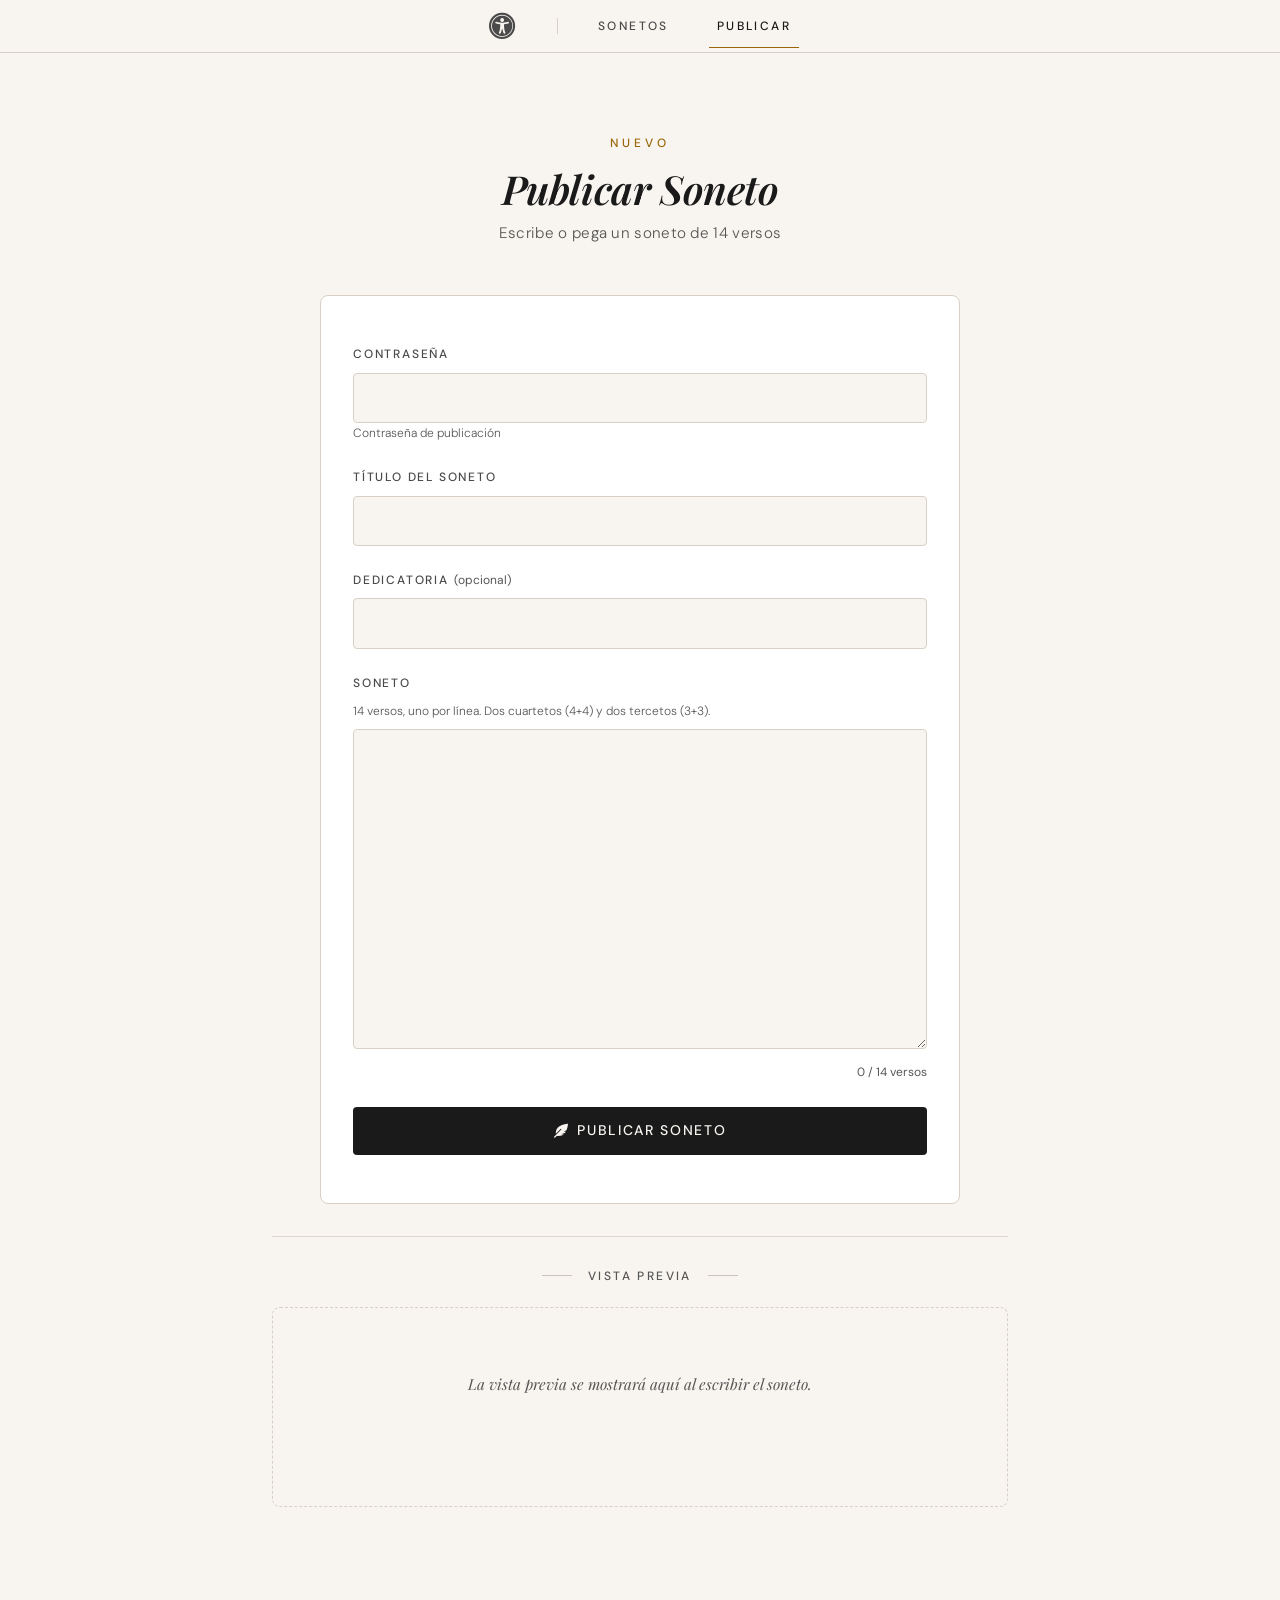
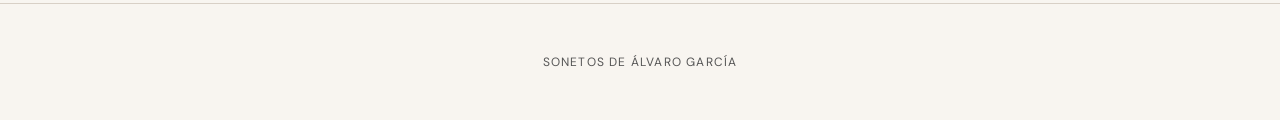
==== publish.html @ 2cb9205c "publish logic updated and logerrors to check results" ====
<!DOCTYPE html>
<html lang="es">
<head>
  <meta charset="UTF-8">
  <meta name="viewport" content="width=device-width, initial-scale=1.0">
  <title>Publicar Soneto — Álvaro García</title>
  <meta name="robots" content="noindex, nofollow">

  <!-- Prevent FOUC (Flash of Unstyled Content) by applying theme immediately -->
  <script>
    (function() {
      try {
        var saved = JSON.parse(localStorage.getItem('a11y-options'));
        var lightMode = saved && saved.lightMode;
        if (lightMode === 'light') {
          document.documentElement.style.colorScheme = 'light';
        } else if (lightMode === 'dark') {
          document.documentElement.style.colorScheme = 'dark';
        }
      } catch (e) { /* ignore */ }
    })();
  </script>

  <!-- Shared head resources (fonts, Bootstrap, FA, shared CSS) -->
  <script src="components/head.js"></script>

  <!-- Page-specific styles -->
  <link rel="stylesheet" href="styles/publish.css">
</head>
<body>
  <!-- Header (skip-link + nav) -->
  <script src="components/header.js"></script>

  <!-- Main Content -->
  <main id="main-content">
    <section class="publish-section" aria-labelledby="publish-heading">
      <div class="publish-header">
        <span class="publish-header__overline" aria-hidden="true">Nuevo</span>
        <h1 id="publish-heading" class="publish-header__title">Publicar Soneto</h1>
        <p class="publish-header__subtitle">Escribe o pega un soneto de 14 versos</p>
      </div>

      <div class="container">
        <div class="row justify-content-center">
          <div class="col-12 col-md-10 col-lg-8">
            <form id="sonnetForm" class="publish-form" novalidate>

              <!-- Password -->
              <div class="form-group">
                <label for="password">Contraseña</label>
                <input
                  type="password"
                  id="password"
                  name="password"
                  required
                  autocomplete="current-password"
                  aria-describedby="password-hint password-error"
                >
                <span class="form-hint" id="password-hint">Contraseña de publicación</span>
                <div class="form-error" id="password-error" aria-live="assertive"></div>
              </div>

              <!-- Title -->
              <div class="form-group">
                <label for="title">Título del soneto</label>
                <input
                  type="text"
                  id="title"
                  name="title"
                  required
                  maxlength="200"
                  aria-describedby="title-error"
                >
                <div class="form-error" id="title-error" aria-live="assertive"></div>
              </div>

              <!-- Dedication -->
              <div class="form-group">
                <label for="dedication">
                  Dedicatoria
                  <span class="form-hint" style="display:inline; text-transform:none; letter-spacing:0; font-weight:400;">(opcional)</span>
                </label>
                <input
                  type="text"
                  id="dedication"
                  name="dedication"
                  maxlength="200"
                >
              </div>

              <!-- Sonnet body -->
              <div class="form-group">
                <label for="sonnet">Soneto</label>
                <span class="form-hint" id="sonnet-hint">14 versos, uno por línea. Dos cuartetos (4+4) y dos tercetos (3+3).</span>
                <textarea
                  id="sonnet"
                  name="sonnet"
                  required
                  aria-describedby="sonnet-hint verse-count sonnet-error"
                ></textarea>
                <div class="verse-counter" id="verse-count" aria-live="polite">0 / 14 versos</div>
                <div class="form-error" id="sonnet-error" aria-live="assertive"></div>
              </div>

              <!-- Submit -->
              <button type="submit" class="btn-publish" id="submit-btn">
                <i class="fas fa-feather-alt" aria-hidden="true"></i>
                Publicar Soneto
              </button>

              <!-- Status -->
              <div id="form-status" class="form-status" role="status" aria-live="polite"></div>
            </form>

            <!-- Live Preview -->
            <div class="preview-section" aria-labelledby="preview-heading">
              <h2 id="preview-heading" class="preview-heading">Vista previa</h2>
              <div class="preview-card" id="preview-card" aria-live="polite">
                <p class="preview-placeholder" id="preview-placeholder">
                  La vista previa se mostrará aquí al escribir el soneto.
                </p>
              </div>
            </div>
          </div>
        </div>
      </div>
    </section>
  </main>

  <!-- Accessibility Options -->
  <script src="a11y-options.js" defer></script>

  <!-- Footer -->
  <script src="components/footer.js"></script>

  <!-- Publish Form Handler -->
  <script src="scripts/publish.js"></script>
</body>
</html>
---- styles/publish.css ----
@charset "UTF-8";
/*REM*/
/* ══════════════════════════════════════════
   PUBLISH PAGE
   ══════════════════════════════════════════ */
.publish-section {
  padding: var(--space-20) 0 var(--space-24);
}

.publish-header {
  text-align: center;
  margin-bottom: var(--space-12);
}

.publish-header__overline {
  font-family: var(--font-body);
  font-size: var(--text-xs);
  font-weight: 500;
  text-transform: uppercase;
  letter-spacing: 0.35em;
  color: var(--color-accent);
  margin-bottom: var(--space-3);
  display: block;
}

.publish-header__title {
  font-family: var(--font-display);
  font-size: var(--text-3xl);
  font-weight: 600;
  font-style: italic;
  color: var(--color-ink);
  margin: 0 0 var(--space-2);
  letter-spacing: -0.01em;
}

.publish-header__subtitle {
  font-family: var(--font-body);
  font-size: var(--text-base);
  font-weight: 300;
  color: var(--color-ink-muted);
  margin: 0;
  letter-spacing: 0.02em;
}

/* ── Form ── */
.publish-form {
  background: var(--color-surface);
  border: 0.0625rem solid var(--color-border);
  border-radius: var(--radius-lg);
  padding: var(--space-8) var(--space-6);
  max-width: 40rem;
  margin: 0 auto;
}
@media (min-width: 576px) {
  .publish-form {
    padding: var(--space-12) var(--space-8);
  }
}

.form-group {
  margin-bottom: var(--space-6);
}
.form-group label {
  display: block;
  font-family: var(--font-body);
  font-size: var(--text-xs);
  font-weight: 500;
  text-transform: uppercase;
  letter-spacing: 0.15em;
  color: var(--color-ink-secondary);
  margin-bottom: var(--space-2);
}
.form-group .form-hint {
  display: block;
  font-family: var(--font-body);
  font-size: var(--text-xs);
  font-weight: 300;
  color: var(--color-ink-muted);
  margin-bottom: var(--space-2);
}
.form-group input[type=text],
.form-group input[type=password],
.form-group textarea {
  width: 100%;
  padding: var(--space-3) var(--space-4);
  font-family: var(--font-body);
  font-size: var(--text-base);
  font-weight: 300;
  line-height: 1.6;
  color: var(--color-ink);
  background: var(--color-bg);
  border: 0.0625rem solid var(--color-border);
  border-radius: var(--radius-md);
  transition: border-color var(--duration-fast) var(--ease-out), box-shadow var(--duration-fast) var(--ease-out);
  min-height: 2.75rem;
}
.form-group input:focus,
.form-group textarea:focus {
  border-color: var(--color-accent);
  box-shadow: 0 0 0 0.1875rem var(--color-accent-subtle);
  outline: none;
}
.form-group textarea {
  min-height: 20rem;
  resize: vertical;
}
.form-group input[aria-invalid=true],
.form-group textarea[aria-invalid=true] {
  border-color: var(--color-error);
}
.form-group .form-error {
  font-family: var(--font-body);
  font-size: var(--text-xs);
  color: var(--color-error);
  margin-top: var(--space-2);
}
.form-group .form-error:empty {
  display: none;
}

/* ── Buttons ── */
.btn-publish {
  display: inline-flex;
  align-items: center;
  justify-content: center;
  gap: var(--space-2);
  width: 100%;
  min-height: 3rem;
  padding: var(--space-3) var(--space-6);
  font-family: var(--font-body);
  font-size: var(--text-sm);
  font-weight: 500;
  letter-spacing: 0.12em;
  text-transform: uppercase;
  color: var(--color-bg);
  background: var(--color-ink);
  border: none;
  border-radius: var(--radius-md);
  cursor: pointer;
  transition: background var(--duration-fast) var(--ease-out), transform var(--duration-fast) var(--ease-out);
}
.btn-publish:hover {
  background: var(--color-accent);
}
.btn-publish:active {
  transform: scale(0.98);
}
.btn-publish:disabled {
  opacity: 0.5;
  cursor: not-allowed;
  pointer-events: none;
}
.btn-publish:focus-visible {
  outline: 0.125rem solid var(--color-focus);
  outline-offset: 0.125rem;
}
@media (prefers-reduced-motion: reduce) {
  .btn-publish:active {
    transform: none;
  }
}

/* ── Status Messages ── */
.form-status {
  margin-top: var(--space-6);
  padding: var(--space-4) var(--space-6);
  border-radius: var(--radius-md);
  font-family: var(--font-body);
  font-size: var(--text-sm);
  display: none;
}
.form-status--success {
  display: block;
  background: var(--color-success-bg);
  color: var(--color-success);
  border: 0.0625rem solid var(--color-success);
}
.form-status--error {
  display: block;
  background: var(--color-error-bg);
  color: var(--color-error);
  border: 0.0625rem solid var(--color-error);
}

/* ── Preview ── */
.preview-section {
  margin-top: var(--space-8);
  padding-top: var(--space-8);
  border-top: 0.0625rem solid var(--color-border-subtle);
}

.preview-heading {
  font-family: var(--font-body);
  font-size: var(--text-xs);
  font-weight: 500;
  text-transform: uppercase;
  letter-spacing: 0.2em;
  color: var(--color-ink-muted);
  text-align: center;
  margin-bottom: var(--space-6);
  display: flex;
  align-items: center;
  justify-content: center;
  gap: var(--space-4);
}
.preview-heading::before, .preview-heading::after {
  content: "";
  width: 1.875rem;
  height: 0.0625rem;
  background: var(--color-divider);
}

.preview-card {
  background: var(--color-bg);
  border: 0.0625rem dashed var(--color-border);
  border-radius: var(--radius-lg);
  padding: var(--space-8) var(--space-6);
  text-align: center;
  min-height: 12.5rem;
}

.preview-card__title {
  font-family: var(--font-display);
  font-size: var(--text-2xl);
  font-weight: 600;
  font-style: italic;
  color: var(--color-ink);
  margin: 0 0 var(--space-2);
}

.preview-card__dedication {
  font-family: var(--font-body);
  font-size: var(--text-sm);
  font-weight: 300;
  font-style: italic;
  color: var(--color-ink-muted);
  margin: 0 0 var(--space-4);
}

.preview-card__stanza {
  margin-bottom: var(--space-4);
  font-family: var(--font-body);
  font-size: var(--text-base);
  font-weight: 300;
  line-height: 1.95;
  color: var(--color-ink);
}
.preview-card__stanza span {
  display: block;
}

.preview-placeholder {
  color: var(--color-ink-muted);
  font-style: italic;
  font-family: var(--font-display);
  padding: var(--space-8) 0;
}

/* ── Verse counter ── */
.verse-counter {
  font-family: var(--font-body);
  font-size: var(--text-xs);
  font-weight: 400;
  text-align: right;
  margin-top: var(--space-1);
  color: var(--color-ink-muted);
  transition: color var(--duration-fast) var(--ease-out);
}
.verse-counter--valid {
  color: var(--color-success);
}
.verse-counter--invalid {
  color: var(--color-error);
}

/*# sourceMappingURL=publish.css.map */
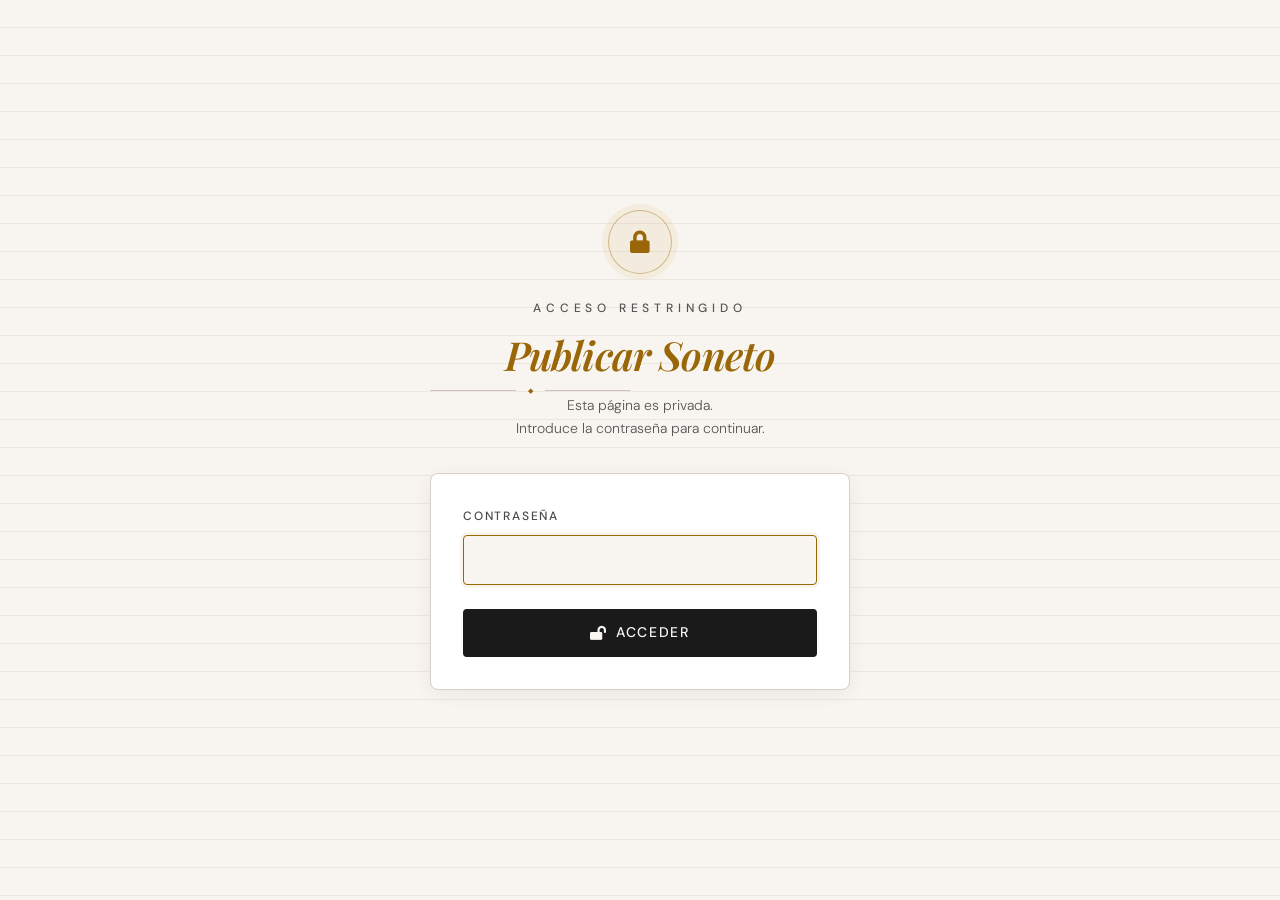
==== commit 7f9a5e0e: "password protection for publish" ====
--- a/publish.html
+++ b/publish.html
@@ -7,6 +7,7 @@
   <meta name="robots" content="noindex, nofollow">
 
   <!-- Prevent FOUC (Flash of Unstyled Content) by applying theme immediately -->
+  <!-- Also check gate auth so CSS hides the gate before first paint -->
   <script>
     (function() {
       try {
@@ -16,6 +17,12 @@
           document.documentElement.style.colorScheme = 'light';
         } else if (lightMode === 'dark') {
           document.documentElement.style.colorScheme = 'dark';
+        }
+      } catch (e) { /* ignore */ }
+      // Gate: mark authenticated sessions so CSS unlocks main before paint.
+      try {
+        if (sessionStorage.getItem('publish-auth')) {
+          document.documentElement.dataset.gateAuth = '1';
         }
       } catch (e) { /* ignore */ }
     })();
@@ -31,7 +38,38 @@
   <!-- Header (skip-link + nav) -->
   <script src="components/header.js"></script>
 
-  <!-- Main Content -->
+  <!-- Page Gate — shown until password is validated -->
+  <div id="page-gate" class="page-gate" role="dialog" aria-modal="true" aria-labelledby="gate-heading">
+    <div class="page-gate__inner">
+      <div class="page-gate__emblem" aria-hidden="true">
+        <i class="fas fa-lock"></i>
+      </div>
+      <span class="page-gate__overline" aria-hidden="true">Acceso restringido</span>
+      <h1 id="gate-heading" class="page-gate__title"><em>Publicar Soneto</em></h1>
+      <div class="page-gate__rule" aria-hidden="true"><span>◆</span></div>
+      <p class="page-gate__subtitle">Esta página es privada.<br>Introduce la contraseña para continuar.</p>
+      <form id="gateForm" class="page-gate__form" novalidate>
+        <div class="form-group">
+          <label for="gate-password">Contraseña</label>
+          <input
+            type="password"
+            id="gate-password"
+            name="gate-password"
+            required
+            autocomplete="current-password"
+            aria-describedby="gate-error"
+          >
+          <div class="form-error" id="gate-error" aria-live="assertive"></div>
+        </div>
+        <button type="submit" class="btn-publish" id="gate-submit-btn">
+          <i class="fas fa-lock-open" aria-hidden="true"></i>
+          Acceder
+        </button>
+      </form>
+    </div>
+  </div>
+
+  <!-- Main Content (hidden until gate is passed) -->
   <main id="main-content">
     <section class="publish-section" aria-labelledby="publish-heading">
       <div class="publish-header">
@@ -40,10 +78,10 @@
         <p class="publish-header__subtitle">Escribe o pega un soneto de 14 versos</p>
       </div>
 
-      <div class="container">
-        <div class="row justify-content-center">
-          <div class="col-12 col-md-10 col-lg-8">
-            <form id="sonnetForm" class="publish-form" novalidate>
+      <!-- Form + Preview (side-by-side) -->
+      <div class="publish-layout">
+        <div class="publish-layout__form-column">
+          <form id="sonnetForm" class="publish-form" novalidate>
 
               <!-- Password -->
               <div class="form-group">
@@ -111,18 +149,31 @@
               <!-- Status -->
               <div id="form-status" class="form-status" role="status" aria-live="polite"></div>
             </form>
+        </div>
 
-            <!-- Live Preview -->
-            <div class="preview-section" aria-labelledby="preview-heading">
-              <h2 id="preview-heading" class="preview-heading">Vista previa</h2>
-              <div class="preview-card" id="preview-card" aria-live="polite">
-                <p class="preview-placeholder" id="preview-placeholder">
-                  La vista previa se mostrará aquí al escribir el soneto.
-                </p>
-              </div>
+        <!-- Live Preview (beside form) -->
+        <div class="publish-layout__preview-column">
+          <div class="preview-section" aria-labelledby="preview-heading">
+            <h2 id="preview-heading" class="preview-heading">Vista previa</h2>
+            <div class="preview-card" id="preview-card" aria-live="polite">
+              <p class="preview-placeholder" id="preview-placeholder">
+                La vista previa se mostrará aquí al escribir el soneto.
+              </p>
             </div>
           </div>
         </div>
+      </div>
+
+      <!-- Sonnets List -->
+      <div class="sonnets-section container" aria-labelledby="sonnets-heading">
+        <h2 id="sonnets-heading" class="sonnets-heading">Biblioteca de Sonetos</h2>
+        <div class="sonnets-table-head" aria-hidden="true">
+          <span>Fecha</span>
+          <span>Título</span>
+          <span>Primeros versos</span>
+          <span></span>
+        </div>
+        <div id="sonnets-list" class="sonnets-list" role="status" aria-live="polite"></div>
       </div>
     </section>
   </main>
@@ -133,6 +184,12 @@
   <!-- Footer -->
   <script src="components/footer.js"></script>
 
+  <!-- Gate Handler (runs before publish form handler) -->
+  <script src="scripts/gate.js"></script>
+
+  <!-- Sonnet Manager Handler (fetch & delete) -->
+  <script src="scripts/sonnet-manager.js"></script>
+
   <!-- Publish Form Handler -->
   <script src="scripts/publish.js"></script>
 </body>
--- a/styles/publish.css
+++ b/styles/publish.css
@@ -1,10 +1,208 @@
 @charset "UTF-8";
 /*REM*/
+/* ══════════════════════════════════════════
+   PAGE GATE — password protection overlay
+   ══════════════════════════════════════════ */
+/* Main content: hidden by default; revealed when authenticated. */
+#main-content {
+  display: none;
+}
+
+:root[data-gate-auth] #main-content {
+  display: block;
+}
+
+/* Gate overlay — full-screen, above everything. */
+.page-gate {
+  position: fixed;
+  inset: 0;
+  z-index: 9999;
+  background: var(--color-bg-hero);
+  display: flex;
+  align-items: center;
+  justify-content: center;
+  padding: var(--space-8) var(--space-4);
+  /* Ruled paper texture — subtle editorial feel */
+}
+.page-gate::before {
+  content: "";
+  position: absolute;
+  inset: 0;
+  background-image: repeating-linear-gradient(to bottom, transparent 0, transparent 1.6875rem, var(--color-border-subtle) 1.6875rem, var(--color-border-subtle) 1.75rem);
+  opacity: 0.45;
+  pointer-events: none;
+}
+
+/* Hide gate once authenticated. */
+:root[data-gate-auth] .page-gate {
+  display: none;
+}
+
+.page-gate__inner {
+  position: relative;
+  width: 100%;
+  max-width: 26.25rem;
+  text-align: center;
+}
+@media (prefers-reduced-motion: no-preference) {
+  .page-gate__inner {
+    animation: gate-card-enter var(--duration-slow) var(--ease-out) both;
+  }
+}
+
+@keyframes gate-card-enter {
+  from {
+    opacity: 0;
+    transform: translateY(1.25rem);
+  }
+  to {
+    opacity: 1;
+    transform: none;
+  }
+}
+/* Lock emblem */
+.page-gate__emblem {
+  width: 4rem;
+  height: 4rem;
+  margin: 0 auto var(--space-6);
+  display: flex;
+  align-items: center;
+  justify-content: center;
+  border: 0.0625rem solid var(--color-accent-medium);
+  border-radius: 50%;
+  color: var(--color-accent);
+  font-size: var(--text-xl);
+  background: var(--color-accent-subtle);
+  box-shadow: 0 0 0 0.375rem var(--color-accent-subtle);
+}
+
+/* Overline */
+.page-gate__overline {
+  font-family: var(--font-body);
+  font-size: var(--text-xs);
+  font-weight: 500;
+  text-transform: uppercase;
+  letter-spacing: 0.4em;
+  color: var(--color-ink-muted);
+  margin-bottom: var(--space-3);
+  display: block;
+}
+
+/* Title */
+.page-gate__title {
+  font-family: var(--font-display);
+  font-size: var(--text-3xl);
+  font-weight: 600;
+  color: var(--color-ink);
+  margin: 0 0 var(--space-2);
+  letter-spacing: -0.02em;
+}
+.page-gate__title em {
+  font-style: italic;
+  color: var(--color-accent);
+}
+
+/* Decorative rule with diamond */
+.page-gate__rule {
+  display: flex;
+  align-items: center;
+  gap: var(--space-3);
+  margin: var(--space-4) auto var(--space-5);
+  max-width: 12.5rem;
+}
+.page-gate__rule::before, .page-gate__rule::after {
+  content: "";
+  flex: 1;
+  height: 0.0625rem;
+  background: var(--color-divider);
+}
+.page-gate__rule span {
+  font-size: 0.4375rem;
+  color: var(--color-accent);
+  line-height: 1;
+}
+
+/* Subtitle */
+.page-gate__subtitle {
+  font-family: var(--font-body);
+  font-size: var(--text-sm);
+  font-weight: 300;
+  color: var(--color-ink-muted);
+  margin: 0 0 var(--space-8);
+  line-height: 1.7;
+}
+
+/* Form card */
+.page-gate__form {
+  text-align: left;
+  background: var(--color-surface);
+  border: 0.0625rem solid var(--color-border);
+  border-radius: var(--radius-lg);
+  padding: var(--space-8);
+  box-shadow: var(--shadow-md);
+}
+
+/* View Transitions — gate unlock */
+#page-gate {
+  view-transition-name: gate-overlay;
+}
+
+@media (prefers-reduced-motion: no-preference) {
+  ::view-transition-old(gate-overlay) {
+    animation: gate-fade-out var(--duration-slow) var(--ease-in-out) both;
+  }
+  ::view-transition-new(gate-overlay) {
+    display: none;
+  }
+  @keyframes gate-fade-out {
+    from {
+      opacity: 1;
+      transform: scale(1);
+    }
+    to {
+      opacity: 0;
+      transform: scale(1.015);
+    }
+  }
+}
 /* ══════════════════════════════════════════
    PUBLISH PAGE
    ══════════════════════════════════════════ */
 .publish-section {
   padding: var(--space-20) 0 var(--space-24);
+}
+
+/* ── Layout: Form + Preview side-by-side ── */
+.publish-layout {
+  display: grid;
+  grid-template-columns: 1fr;
+  gap: var(--space-8);
+  padding: 0 var(--space-4);
+  margin-bottom: var(--space-12);
+}
+@media (min-width: 1024px) {
+  .publish-layout {
+    grid-template-columns: 1fr 1fr;
+    padding: 0 var(--space-6);
+  }
+}
+@media (min-width: 1400px) {
+  .publish-layout {
+    grid-template-columns: 1.1fr 1fr;
+  }
+}
+
+.publish-layout__form-column {
+  /* Form takes up its space */
+}
+
+.publish-layout__preview-column {
+  /* Preview takes up its space */
+}
+@media (max-width: 1023px) {
+  .publish-layout__preview-column {
+    order: -1; /* Move preview above form on mobile */
+  }
 }
 
 .publish-header {
@@ -273,4 +471,223 @@
   color: var(--color-error);
 }
 
+/* ── Sonnets Library ── */
+.sonnets-section {
+  margin-top: var(--space-12);
+  padding-top: var(--space-10);
+  border-top: 0.125rem solid var(--color-divider);
+}
+
+.sonnets-heading {
+  font-family: var(--font-display);
+  font-size: var(--text-xl);
+  font-weight: 600;
+  font-style: italic;
+  color: var(--color-ink);
+  text-align: center;
+  margin: 0 0 var(--space-6);
+  display: flex;
+  align-items: center;
+  justify-content: center;
+  gap: var(--space-4);
+}
+.sonnets-heading::before, .sonnets-heading::after {
+  content: "";
+  flex: 1;
+  height: 0.0625rem;
+  background: var(--color-divider);
+  max-width: 5rem;
+}
+
+/* Column headers — visible md+ */
+.sonnets-table-head {
+  display: none;
+}
+@media (min-width: 768px) {
+  .sonnets-table-head {
+    display: grid;
+    grid-template-columns: 7rem 1fr 1.4fr 3rem;
+    column-gap: var(--space-6);
+    padding: var(--space-2) var(--space-4);
+    border-top: 0.0625rem solid var(--color-ink);
+    border-bottom: 0.0625rem solid var(--color-ink);
+    font-family: var(--font-body);
+    font-size: var(--text-xs);
+    font-weight: 600;
+    letter-spacing: 0.14em;
+    text-transform: uppercase;
+    color: var(--color-ink-muted);
+  }
+}
+
+.sonnets-list {
+  display: flex;
+  flex-direction: column;
+}
+
+/* ── Each sonnet row ── */
+.sonnet-item {
+  display: flex;
+  flex-direction: column;
+  gap: var(--space-1);
+  padding: var(--space-4);
+  border-bottom: 0.0625rem solid var(--color-border-subtle);
+  transition: background var(--duration-fast) var(--ease-out);
+}
+.sonnet-item:first-child {
+  /* top border only on mobile (header handles it on md+) */
+}
+@media (max-width: 767px) {
+  .sonnet-item:first-child {
+    border-top: 0.0625rem solid var(--color-border-subtle);
+  }
+}
+.sonnet-item:last-child {
+  border-bottom: 0.125rem solid var(--color-divider);
+}
+.sonnet-item:hover {
+  background: color-mix(in srgb, var(--color-accent) 5%, transparent);
+}
+@media (min-width: 768px) {
+  .sonnet-item {
+    display: grid;
+    grid-template-columns: 7rem 1fr 1.4fr 3rem;
+    column-gap: var(--space-6);
+    row-gap: 0.1875rem;
+    align-items: baseline;
+    padding: var(--space-3) var(--space-4);
+  }
+}
+
+.sonnet-item__date {
+  font-family: var(--font-body);
+  font-size: var(--text-xs);
+  font-weight: 400;
+  letter-spacing: 0.04em;
+  color: var(--color-ink-muted);
+}
+@media (min-width: 768px) {
+  .sonnet-item__date {
+    grid-column: 1;
+    grid-row: 1/3;
+    align-self: start;
+    padding-top: 0.125rem;
+  }
+}
+
+.sonnet-item__title {
+  font-family: var(--font-display);
+  font-size: var(--text-base);
+  font-weight: 600;
+  font-style: italic;
+  color: var(--color-ink);
+  margin: 0;
+  line-height: 1.3;
+}
+@media (min-width: 768px) {
+  .sonnet-item__title {
+    grid-column: 2;
+    grid-row: 1;
+  }
+}
+
+.sonnet-item__dedication {
+  font-family: var(--font-body);
+  font-size: var(--text-xs);
+  font-weight: 300;
+  font-style: italic;
+  color: var(--color-ink-muted);
+  margin: 0;
+}
+@media (min-width: 768px) {
+  .sonnet-item__dedication {
+    grid-column: 2;
+    grid-row: 2;
+  }
+}
+
+.sonnet-item__verses {
+  font-family: var(--font-body);
+  font-size: var(--text-sm);
+  font-weight: 300;
+  line-height: 1.7;
+  color: var(--color-ink-muted);
+  white-space: pre-line;
+  display: -webkit-box;
+  -webkit-line-clamp: 2;
+  -webkit-box-orient: vertical;
+  overflow: hidden;
+  margin-top: var(--space-1);
+}
+@media (min-width: 768px) {
+  .sonnet-item__verses {
+    grid-column: 3;
+    grid-row: 1/3;
+    align-self: start;
+    margin-top: 0;
+  }
+}
+
+.sonnet-item__actions {
+  display: flex;
+  justify-content: flex-start;
+  margin-top: var(--space-2);
+}
+@media (min-width: 768px) {
+  .sonnet-item__actions {
+    grid-column: 4;
+    grid-row: 1/3;
+    align-self: center;
+    justify-content: center;
+    margin-top: 0;
+  }
+}
+
+.btn-delete {
+  display: inline-flex;
+  align-items: center;
+  gap: var(--space-2);
+  padding: var(--space-1) var(--space-3);
+  font-family: var(--font-body);
+  font-size: var(--text-xs);
+  font-weight: 400;
+  color: var(--color-ink-muted);
+  background: transparent;
+  border: none;
+  border-radius: var(--radius-sm);
+  cursor: pointer;
+  transition: color var(--duration-fast) var(--ease-out), background var(--duration-fast) var(--ease-out);
+}
+@media (min-width: 768px) {
+  .btn-delete {
+    /* Icon-only on desktop */
+    padding: var(--space-1) var(--space-2);
+  }
+  .btn-delete .btn-delete-label {
+    display: none;
+  }
+}
+.btn-delete:hover, .btn-delete:focus-visible {
+  color: var(--color-error);
+  background: color-mix(in srgb, var(--color-error) 8%, transparent);
+  outline: none;
+}
+.btn-delete:focus-visible {
+  outline: 0.125rem solid var(--color-error);
+  outline-offset: 0.125rem;
+}
+.btn-delete:disabled {
+  opacity: 0.4;
+  cursor: not-allowed;
+}
+
+.sonnets-empty {
+  text-align: center;
+  padding: var(--space-10) 0;
+  font-family: var(--font-display);
+  font-size: var(--text-base);
+  font-style: italic;
+  color: var(--color-ink-muted);
+}
+
 /*# sourceMappingURL=publish.css.map */
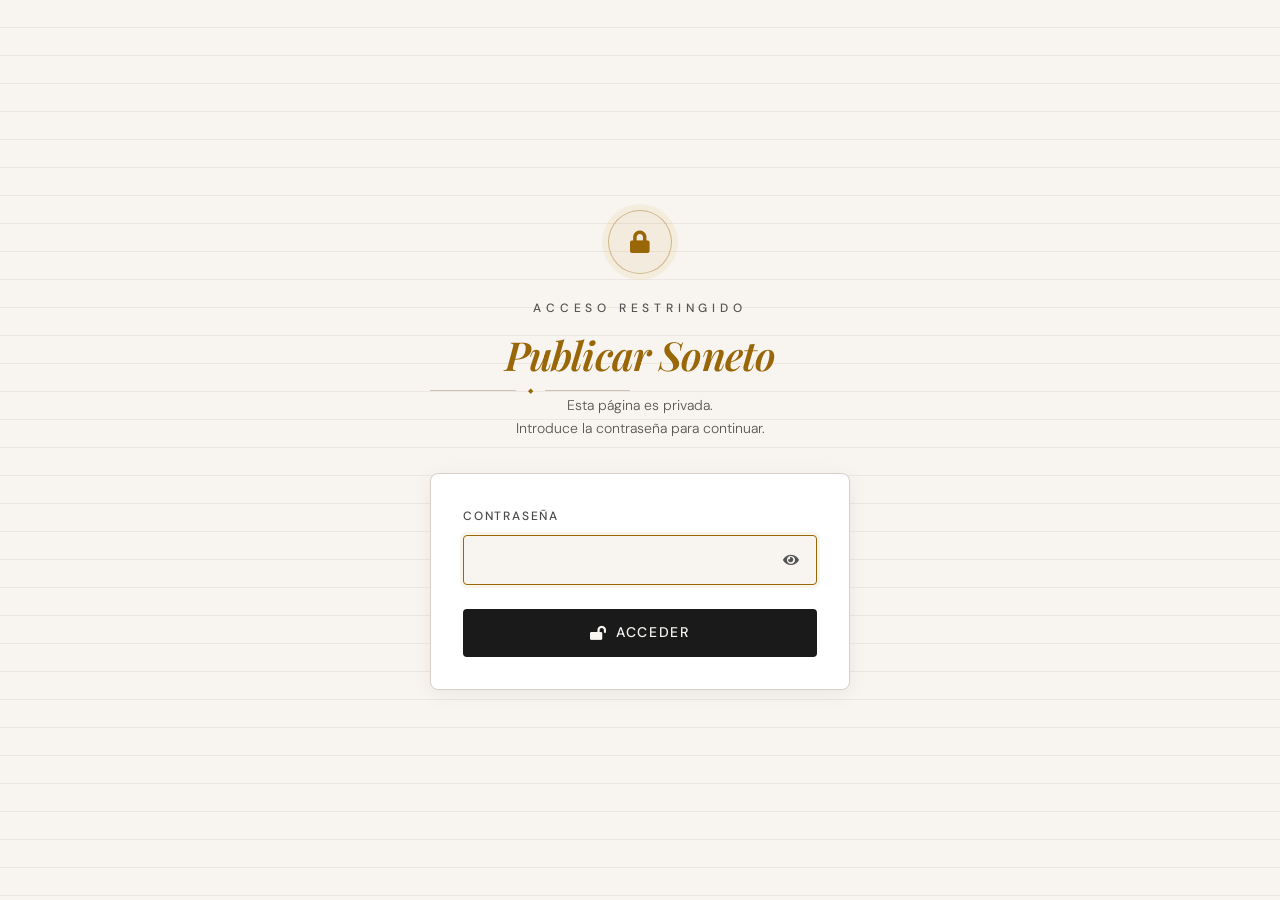
==== commit 113a999f: "pass eye add to publish input - share button at the button and soneto tag remove" ====
--- a/publish.html
+++ b/publish.html
@@ -51,14 +51,19 @@
       <form id="gateForm" class="page-gate__form" novalidate>
         <div class="form-group">
           <label for="gate-password">Contraseña</label>
-          <input
-            type="password"
-            id="gate-password"
-            name="gate-password"
-            required
-            autocomplete="current-password"
-            aria-describedby="gate-error"
-          >
+          <div class="password-wrapper">
+            <input
+              type="password"
+              id="gate-password"
+              name="gate-password"
+              required
+              autocomplete="current-password"
+              aria-describedby="gate-error"
+            >
+            <button type="button" class="password-toggle" data-target="gate-password" aria-label="Mostrar contraseña">
+              <i class="fas fa-eye" aria-hidden="true"></i>
+            </button>
+          </div>
           <div class="form-error" id="gate-error" aria-live="assertive"></div>
         </div>
         <button type="submit" class="btn-publish" id="gate-submit-btn">
@@ -86,14 +91,19 @@
               <!-- Password -->
               <div class="form-group">
                 <label for="password">Contraseña</label>
-                <input
-                  type="password"
-                  id="password"
-                  name="password"
-                  required
-                  autocomplete="current-password"
-                  aria-describedby="password-hint password-error"
-                >
+                <div class="password-wrapper">
+                  <input
+                    type="password"
+                    id="password"
+                    name="password"
+                    required
+                    autocomplete="current-password"
+                    aria-describedby="password-hint password-error"
+                  >
+                  <button type="button" class="password-toggle" aria-label="Mostrar contraseña" data-target="password">
+                    <i class="fas fa-eye" aria-hidden="true"></i>
+                  </button>
+                </div>
                 <span class="form-hint" id="password-hint">Contraseña de publicación</span>
                 <div class="form-error" id="password-error" aria-live="assertive"></div>
               </div>
@@ -166,7 +176,7 @@
 
       <!-- Sonnets List -->
       <div class="sonnets-section container" aria-labelledby="sonnets-heading">
-        <h2 id="sonnets-heading" class="sonnets-heading">Biblioteca de Sonetos</h2>
+        <h2 id="sonnets-heading" class="sonnets-heading mt-5">Biblioteca de Sonetos</h2>
         <div class="sonnets-table-head" aria-hidden="true">
           <span>Fecha</span>
           <span>Título</span>
@@ -178,6 +188,30 @@
     </section>
   </main>
 
+  <!-- Delete Password Dialog -->
+  <div class="password-dialog-overlay" id="delete-password-dialog" hidden>
+    <div class="password-dialog" role="dialog" aria-labelledby="delete-dialog-title" aria-modal="true">
+      <h3 id="delete-dialog-title" class="password-dialog__title">Contraseña requerida</h3>
+      <p class="password-dialog__text">Introduce la contraseña para confirmar la eliminación:</p>
+      <div class="password-wrapper">
+        <input
+          type="password"
+          id="delete-password-input"
+          class="password-dialog__input"
+          autocomplete="off"
+          aria-label="Contraseña de eliminación"
+        >
+        <button type="button" class="password-toggle" aria-label="Mostrar contraseña" data-target="delete-password-input">
+          <i class="fas fa-eye" aria-hidden="true"></i>
+        </button>
+      </div>
+      <div class="password-dialog__actions">
+        <button type="button" class="password-dialog__btn password-dialog__btn--cancel" id="delete-dialog-cancel">Cancelar</button>
+        <button type="button" class="password-dialog__btn password-dialog__btn--confirm" id="delete-dialog-confirm">Eliminar</button>
+      </div>
+    </div>
+  </div>
+
   <!-- Accessibility Options -->
   <script src="a11y-options.js" defer></script>
 
@@ -192,5 +226,20 @@
 
   <!-- Publish Form Handler -->
   <script src="scripts/publish.js"></script>
+
+  <!-- Password Toggle -->
+  <script>
+    document.querySelectorAll('.password-toggle').forEach(function(btn) {
+      btn.addEventListener('click', function() {
+        var targetId = this.getAttribute('data-target');
+        var input = document.getElementById(targetId);
+        if (!input) return;
+        var isHidden = input.type === 'password';
+        input.type = isHidden ? 'text' : 'password';
+        this.setAttribute('aria-label', isHidden ? 'Ocultar contraseña' : 'Mostrar contraseña');
+        this.querySelector('i').className = isHidden ? 'fas fa-eye-slash' : 'fas fa-eye';
+      });
+    });
+  </script>
 </body>
 </html>
--- a/styles/publish.css
+++ b/styles/publish.css
@@ -192,17 +192,8 @@
   }
 }
 
-.publish-layout__form-column {
-  /* Form takes up its space */
-}
-
 .publish-layout__preview-column {
-  /* Preview takes up its space */
-}
-@media (max-width: 1023px) {
-  .publish-layout__preview-column {
-    order: -1; /* Move preview above form on mobile */
-  }
+  /* Preview below form on mobile, beside on desktop */
 }
 
 .publish-header {
@@ -314,6 +305,133 @@
 }
 .form-group .form-error:empty {
   display: none;
+}
+
+/* ── Password wrapper + toggle ── */
+.password-wrapper {
+  position: relative;
+}
+.password-wrapper input {
+  padding-right: 2.75rem;
+}
+
+.password-toggle {
+  position: absolute;
+  right: var(--space-2);
+  top: 50%;
+  transform: translateY(-50%);
+  display: inline-flex;
+  align-items: center;
+  justify-content: center;
+  width: 2.25rem;
+  height: 2.25rem;
+  padding: 0;
+  font-size: var(--text-sm);
+  color: var(--color-ink-muted);
+  background: transparent;
+  border: none;
+  border-radius: var(--radius-sm);
+  cursor: pointer;
+  transition: color var(--duration-fast) var(--ease-out);
+}
+.password-toggle:hover, .password-toggle:focus-visible {
+  color: var(--color-ink);
+  outline: none;
+}
+
+/* ── Delete Password Dialog ── */
+.password-dialog-overlay {
+  position: fixed;
+  inset: 0;
+  z-index: 10000;
+  background: rgba(0, 0, 0, 0.5);
+  display: flex;
+  align-items: center;
+  justify-content: center;
+  padding: var(--space-4);
+}
+.password-dialog-overlay[hidden] {
+  display: none;
+}
+
+.password-dialog {
+  background: var(--color-bg);
+  border: 0.0625rem solid var(--color-border);
+  border-radius: var(--radius-lg);
+  padding: var(--space-8) var(--space-6);
+  width: 100%;
+  max-width: 23.75rem;
+  box-shadow: 0 1rem 3rem rgba(0, 0, 0, 0.2);
+}
+
+.password-dialog__title {
+  font-family: var(--font-display);
+  font-size: var(--text-lg);
+  font-weight: 600;
+  font-style: italic;
+  color: var(--color-ink);
+  margin: 0 0 var(--space-2);
+}
+
+.password-dialog__text {
+  font-family: var(--font-body);
+  font-size: var(--text-sm);
+  font-weight: 300;
+  color: var(--color-ink-muted);
+  margin: 0 0 var(--space-4);
+}
+
+.password-dialog__input {
+  width: 100%;
+  padding: var(--space-3) var(--space-4);
+  padding-right: 2.75rem;
+  font-family: var(--font-body);
+  font-size: var(--text-base);
+  font-weight: 300;
+  color: var(--color-ink);
+  background: var(--color-bg);
+  border: 0.0625rem solid var(--color-border);
+  border-radius: var(--radius-md);
+  min-height: 2.75rem;
+  transition: border-color var(--duration-fast) var(--ease-out);
+}
+.password-dialog__input:focus {
+  border-color: var(--color-accent);
+  box-shadow: 0 0 0 0.1875rem var(--color-accent-subtle);
+  outline: none;
+}
+
+.password-dialog__actions {
+  display: flex;
+  justify-content: flex-end;
+  gap: var(--space-3);
+  margin-top: var(--space-6);
+}
+
+.password-dialog__btn {
+  padding: var(--space-2) var(--space-5);
+  font-family: var(--font-body);
+  font-size: var(--text-sm);
+  font-weight: 500;
+  border-radius: var(--radius-md);
+  cursor: pointer;
+  transition: background var(--duration-fast) var(--ease-out), color var(--duration-fast) var(--ease-out);
+}
+.password-dialog__btn--cancel {
+  color: var(--color-ink-muted);
+  background: transparent;
+  border: 0.0625rem solid var(--color-border);
+}
+.password-dialog__btn--cancel:hover {
+  background: var(--color-bg-hero);
+}
+.password-dialog__btn--confirm {
+  color: #fff;
+  background: var(--color-error);
+  border: none;
+}
+.password-dialog__btn--confirm:hover {
+  background: color-mix(in srgb, var(--color-error) 85%, black);
 }
 
 /* ── Buttons ── */
@@ -615,6 +733,7 @@
   white-space: pre-line;
   display: -webkit-box;
   -webkit-line-clamp: 2;
+  line-clamp: 2;
   -webkit-box-orient: vertical;
   overflow: hidden;
   margin-top: var(--space-1);
@@ -631,6 +750,7 @@
 .sonnet-item__actions {
   display: flex;
   justify-content: flex-start;
+  gap: var(--space-1);
   margin-top: var(--space-2);
 }
 @media (min-width: 768px) {
@@ -643,6 +763,7 @@
   }
 }
 
+.btn-edit,
 .btn-delete {
   display: inline-flex;
   align-items: center;
@@ -659,14 +780,31 @@
   transition: color var(--duration-fast) var(--ease-out), background var(--duration-fast) var(--ease-out);
 }
 @media (min-width: 768px) {
+  .btn-edit,
   .btn-delete {
-    /* Icon-only on desktop */
     padding: var(--space-1) var(--space-2);
   }
-  .btn-delete .btn-delete-label {
+  .btn-edit .btn-action-label,
+  .btn-delete .btn-action-label {
     display: none;
   }
 }
+.btn-edit:disabled,
+.btn-delete:disabled {
+  opacity: 0.4;
+  cursor: not-allowed;
+}
+
+.btn-edit:hover, .btn-edit:focus-visible {
+  color: var(--color-accent);
+  background: color-mix(in srgb, var(--color-accent) 8%, transparent);
+  outline: none;
+}
+.btn-edit:focus-visible {
+  outline: 0.125rem solid var(--color-accent);
+  outline-offset: 0.125rem;
+}
+
 .btn-delete:hover, .btn-delete:focus-visible {
   color: var(--color-error);
   background: color-mix(in srgb, var(--color-error) 8%, transparent);
@@ -675,10 +813,6 @@
 .btn-delete:focus-visible {
   outline: 0.125rem solid var(--color-error);
   outline-offset: 0.125rem;
-}
-.btn-delete:disabled {
-  opacity: 0.4;
-  cursor: not-allowed;
 }
 
 .sonnets-empty {
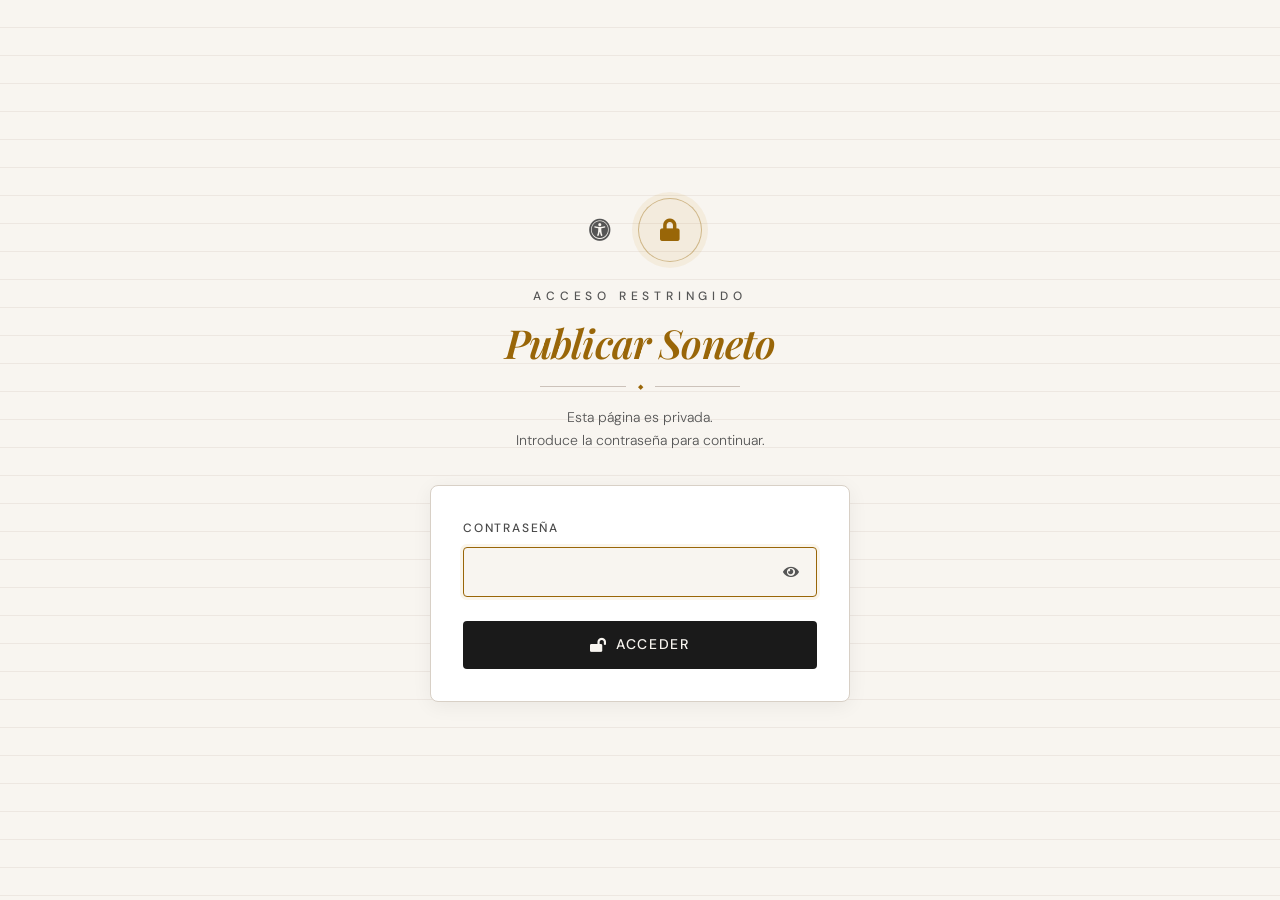
==== commit 7144000a: "password publish layer udpated in style and added a11y button" ====
--- a/publish.html
+++ b/publish.html
@@ -41,8 +41,13 @@
   <!-- Page Gate — shown until password is validated -->
   <div id="page-gate" class="page-gate" role="dialog" aria-modal="true" aria-labelledby="gate-heading">
     <div class="page-gate__inner">
-      <div class="page-gate__emblem" aria-hidden="true">
-        <i class="fas fa-lock"></i>
+      <div class="page-gate__emblem-row">
+        <button type="button" class="page-gate__a11y-trigger" aria-label="Opciones de accesibilidad" id="gate-a11y-trigger">
+          <i class="fas fa-universal-access" aria-hidden="true"></i>
+        </button>
+        <div class="page-gate__emblem" aria-hidden="true">
+          <i class="fas fa-lock"></i>
+        </div>
       </div>
       <span class="page-gate__overline" aria-hidden="true">Acceso restringido</span>
       <h1 id="gate-heading" class="page-gate__title"><em>Publicar Soneto</em></h1>
@@ -192,14 +197,14 @@
   <div class="password-dialog-overlay" id="delete-password-dialog" hidden>
     <div class="password-dialog" role="dialog" aria-labelledby="delete-dialog-title" aria-modal="true">
       <h3 id="delete-dialog-title" class="password-dialog__title">Contraseña requerida</h3>
-      <p class="password-dialog__text">Introduce la contraseña para confirmar la eliminación:</p>
+      <p class="password-dialog__text">Introduce la contraseña para ocultar el soneto:</p>
       <div class="password-wrapper">
         <input
           type="password"
           id="delete-password-input"
           class="password-dialog__input"
           autocomplete="off"
-          aria-label="Contraseña de eliminación"
+          aria-label="Contraseña"
         >
         <button type="button" class="password-toggle" aria-label="Mostrar contraseña" data-target="delete-password-input">
           <i class="fas fa-eye" aria-hidden="true"></i>
@@ -207,13 +212,13 @@
       </div>
       <div class="password-dialog__actions">
         <button type="button" class="password-dialog__btn password-dialog__btn--cancel" id="delete-dialog-cancel">Cancelar</button>
-        <button type="button" class="password-dialog__btn password-dialog__btn--confirm" id="delete-dialog-confirm">Eliminar</button>
+        <button type="button" class="password-dialog__btn password-dialog__btn--confirm" id="delete-dialog-confirm">Ocultar</button>
       </div>
     </div>
   </div>
 
   <!-- Accessibility Options -->
-  <script src="a11y-options.js" defer></script>
+  <script src="a11y-options.js"></script>
 
   <!-- Footer -->
   <script src="components/footer.js"></script>
@@ -241,5 +246,28 @@
       });
     });
   </script>
+
+  <!-- Gate A11y Trigger → opens a11y panel -->
+  <script>
+    document.getElementById('gate-a11y-trigger').addEventListener('click', function () {
+      // Try exposed toggle first, fallback to nav trigger click
+      if (typeof window.__a11yTogglePanel === 'function') {
+        var p = document.getElementById('a11y-panel');
+        var o = document.querySelector('.a11y-overlay');
+        if (p) p.style.zIndex = '10001';
+        if (o) o.style.zIndex = '10000';
+        window.__a11yTogglePanel();
+      } else {
+        var t = document.querySelector('.a11y-trigger');
+        if (t) {
+          var p = document.getElementById('a11y-panel');
+          var o = document.querySelector('.a11y-overlay');
+          if (p) p.style.zIndex = '10001';
+          if (o) o.style.zIndex = '10000';
+          t.click();
+        }
+      }
+    });
+  </script>
 </body>
 </html>
--- a/styles/publish.css
+++ b/styles/publish.css
@@ -61,10 +61,40 @@
   }
 }
 /* Lock emblem */
+.page-gate__emblem-row {
+  display: flex;
+  align-items: center;
+  justify-content: center;
+  gap: var(--space-4);
+  margin-bottom: var(--space-6);
+}
+
+.page-gate__a11y-trigger {
+  background: none;
+  border: none;
+  color: var(--color-ink-muted);
+  font-size: 1.375rem;
+  cursor: pointer;
+  display: inline-flex;
+  align-items: center;
+  justify-content: center;
+  min-width: 2.75rem;
+  min-height: 2.75rem;
+  padding: 0;
+  border-radius: 50%;
+  transition: color var(--duration-fast) var(--ease-out);
+}
+.page-gate__a11y-trigger:hover {
+  color: var(--color-accent);
+}
+.page-gate__a11y-trigger:focus-visible {
+  outline: 0.125rem dashed var(--color-accent);
+  outline-offset: 0.125rem;
+}
+
 .page-gate__emblem {
   width: 4rem;
   height: 4rem;
-  margin: 0 auto var(--space-6);
   display: flex;
   align-items: center;
   justify-content: center;
@@ -106,8 +136,9 @@
 .page-gate__rule {
   display: flex;
   align-items: center;
+  justify-content: center;
   gap: var(--space-3);
-  margin: var(--space-4) auto var(--space-5);
+  margin: 1rem auto;
   max-width: 12.5rem;
 }
 .page-gate__rule::before, .page-gate__rule::after {
@@ -192,10 +223,6 @@
   }
 }
 
-.publish-layout__preview-column {
-  /* Preview below form on mobile, beside on desktop */
-}
-
 .publish-header {
   text-align: center;
   margin-bottom: var(--space-12);
@@ -313,6 +340,11 @@
 }
 .password-wrapper input {
   padding-right: 2.75rem;
+}
+.password-wrapper input::-ms-reveal, .password-wrapper input::-webkit-contacts-auto-fill-button, .password-wrapper input::-webkit-credentials-auto-fill-button {
+  display: none !important;
+  visibility: hidden;
+  pointer-events: none;
 }
 
 .password-toggle {
@@ -467,7 +499,7 @@
   pointer-events: none;
 }
 .btn-publish:focus-visible {
-  outline: 0.125rem solid var(--color-focus);
+  outline: 0.125rem dashed var(--color-accent);
   outline-offset: 0.125rem;
 }
 @media (prefers-reduced-motion: reduce) {
@@ -777,7 +809,49 @@
   border: none;
   border-radius: var(--radius-sm);
   cursor: pointer;
+  position: relative;
   transition: color var(--duration-fast) var(--ease-out), background var(--duration-fast) var(--ease-out);
+}
+.btn-edit[data-tooltip]::before, .btn-edit[data-tooltip]::after,
+.btn-delete[data-tooltip]::before,
+.btn-delete[data-tooltip]::after {
+  position: absolute;
+  left: 50%;
+  transform: translateX(-50%) translateY(0.25rem);
+  pointer-events: none;
+  opacity: 0;
+  transition: opacity 0.15s ease, transform 0.15s ease;
+}
+.btn-edit[data-tooltip]::before,
+.btn-delete[data-tooltip]::before {
+  content: attr(data-tooltip);
+  bottom: calc(100% + 0.5rem);
+  padding: 0.25rem 0.625rem;
+  font-family: var(--font-body);
+  font-size: 0.6875rem;
+  font-weight: 500;
+  letter-spacing: 0.02em;
+  white-space: nowrap;
+  color: var(--color-bg);
+  background: var(--color-ink);
+  border-radius: 0.25rem;
+  z-index: 10;
+}
+.btn-edit[data-tooltip]::after,
+.btn-delete[data-tooltip]::after {
+  content: "";
+  bottom: calc(100% + 0.25rem);
+  border: 0.25rem solid transparent;
+  border-top-color: var(--color-ink);
+  z-index: 10;
+}
+.btn-edit[data-tooltip]:hover::before, .btn-edit[data-tooltip]:hover::after, .btn-edit[data-tooltip]:focus-visible::before, .btn-edit[data-tooltip]:focus-visible::after,
+.btn-delete[data-tooltip]:hover::before,
+.btn-delete[data-tooltip]:hover::after,
+.btn-delete[data-tooltip]:focus-visible::before,
+.btn-delete[data-tooltip]:focus-visible::after {
+  opacity: 1;
+  transform: translateX(-50%) translateY(0);
 }
 @media (min-width: 768px) {
   .btn-edit,
@@ -801,7 +875,7 @@
   outline: none;
 }
 .btn-edit:focus-visible {
-  outline: 0.125rem solid var(--color-accent);
+  outline: 0.125rem dashed var(--color-accent);
   outline-offset: 0.125rem;
 }
 
@@ -811,8 +885,12 @@
   outline: none;
 }
 .btn-delete:focus-visible {
-  outline: 0.125rem solid var(--color-error);
+  outline: 0.125rem dashed var(--color-error);
   outline-offset: 0.125rem;
+}
+.btn-delete.is-hidden {
+  color: var(--color-error);
+  background: color-mix(in srgb, var(--color-error) 8%, transparent);
 }
 
 .sonnets-empty {
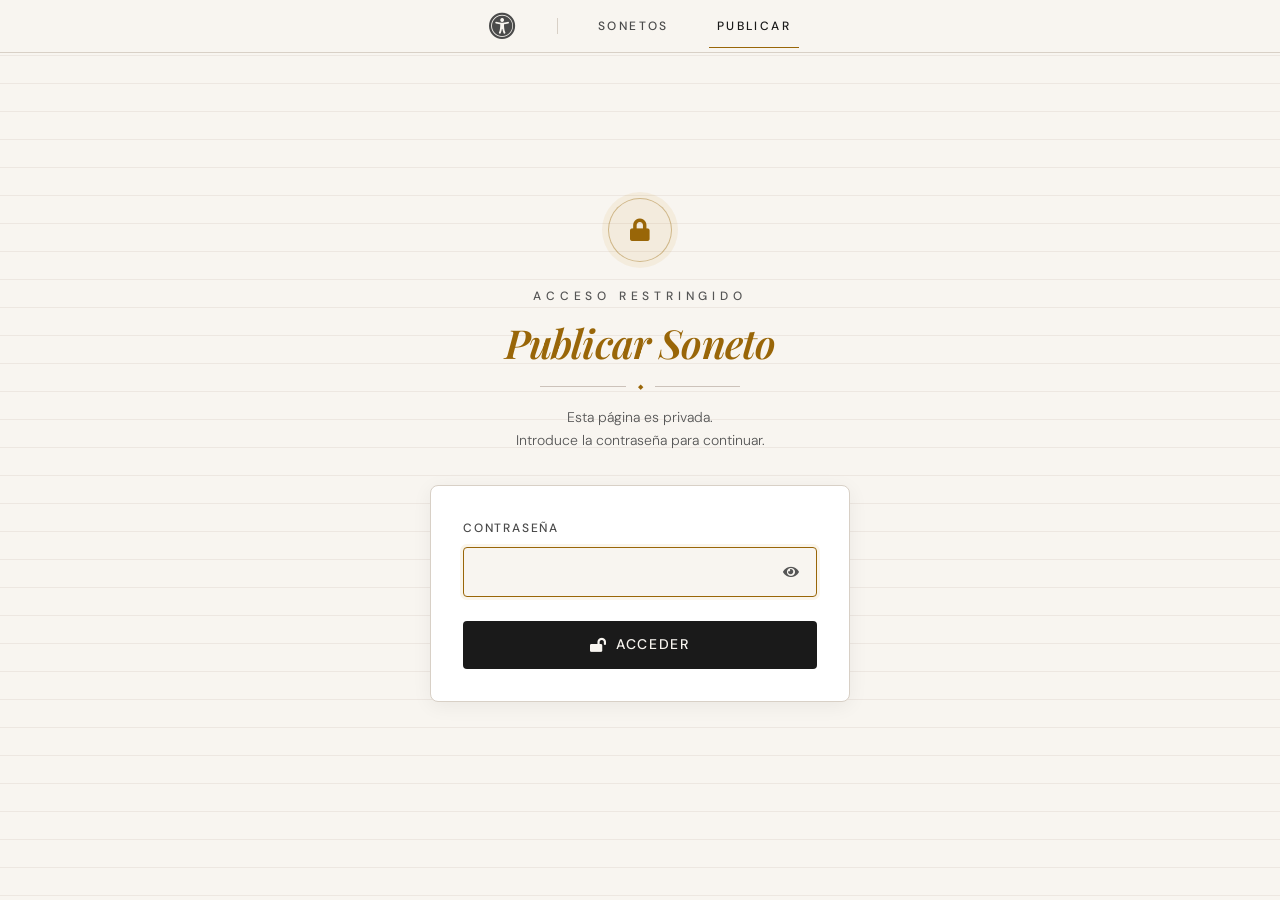
==== commit ba657ec0: "header added to the layer publish password page" ====
--- a/publish.html
+++ b/publish.html
@@ -41,13 +41,8 @@
   <!-- Page Gate — shown until password is validated -->
   <div id="page-gate" class="page-gate" role="dialog" aria-modal="true" aria-labelledby="gate-heading">
     <div class="page-gate__inner">
-      <div class="page-gate__emblem-row">
-        <button type="button" class="page-gate__a11y-trigger" aria-label="Opciones de accesibilidad" id="gate-a11y-trigger">
-          <i class="fas fa-universal-access" aria-hidden="true"></i>
-        </button>
-        <div class="page-gate__emblem" aria-hidden="true">
-          <i class="fas fa-lock"></i>
-        </div>
+      <div class="page-gate__emblem" aria-hidden="true">
+        <i class="fas fa-lock"></i>
       </div>
       <span class="page-gate__overline" aria-hidden="true">Acceso restringido</span>
       <h1 id="gate-heading" class="page-gate__title"><em>Publicar Soneto</em></h1>
@@ -247,27 +242,6 @@
     });
   </script>
 
-  <!-- Gate A11y Trigger → opens a11y panel -->
-  <script>
-    document.getElementById('gate-a11y-trigger').addEventListener('click', function () {
-      // Try exposed toggle first, fallback to nav trigger click
-      if (typeof window.__a11yTogglePanel === 'function') {
-        var p = document.getElementById('a11y-panel');
-        var o = document.querySelector('.a11y-overlay');
-        if (p) p.style.zIndex = '10001';
-        if (o) o.style.zIndex = '10000';
-        window.__a11yTogglePanel();
-      } else {
-        var t = document.querySelector('.a11y-trigger');
-        if (t) {
-          var p = document.getElementById('a11y-panel');
-          var o = document.querySelector('.a11y-overlay');
-          if (p) p.style.zIndex = '10001';
-          if (o) o.style.zIndex = '10000';
-          t.click();
-        }
-      }
-    });
-  </script>
+
 </body>
 </html>
--- a/styles/publish.css
+++ b/styles/publish.css
@@ -8,6 +8,11 @@
   display: none;
 }
 
+/* Hide ruled-paper texture on publish page (gate has its own) */
+body::before {
+  display: none;
+}
+
 :root[data-gate-auth] #main-content {
   display: block;
 }
@@ -60,39 +65,26 @@
     transform: none;
   }
 }
+/* Show nav above gate when not authenticated */
+:root:not([data-gate-auth]) .site-nav {
+  position: fixed;
+  top: 0;
+  left: 0;
+  right: 0;
+  z-index: 10000;
+}
+
+/* Ensure a11y panel + overlay appear above gate + nav */
+:root:not([data-gate-auth]) .a11y-panel {
+  z-index: 10002 !important;
+}
+:root:not([data-gate-auth]) .a11y-overlay {
+  z-index: 10001 !important;
+}
+
 /* Lock emblem */
-.page-gate__emblem-row {
-  display: flex;
-  align-items: center;
-  justify-content: center;
-  gap: var(--space-4);
-  margin-bottom: var(--space-6);
-}
-
-.page-gate__a11y-trigger {
-  background: none;
-  border: none;
-  color: var(--color-ink-muted);
-  font-size: 1.375rem;
-  cursor: pointer;
-  display: inline-flex;
-  align-items: center;
-  justify-content: center;
-  min-width: 2.75rem;
-  min-height: 2.75rem;
-  padding: 0;
-  border-radius: 50%;
-  transition: color var(--duration-fast) var(--ease-out);
-}
-.page-gate__a11y-trigger:hover {
-  color: var(--color-accent);
-}
-.page-gate__a11y-trigger:focus-visible {
-  outline: 0.125rem dashed var(--color-accent);
-  outline-offset: 0.125rem;
-}
-
 .page-gate__emblem {
+  margin: 0 auto var(--space-6);
   width: 4rem;
   height: 4rem;
   display: flex;
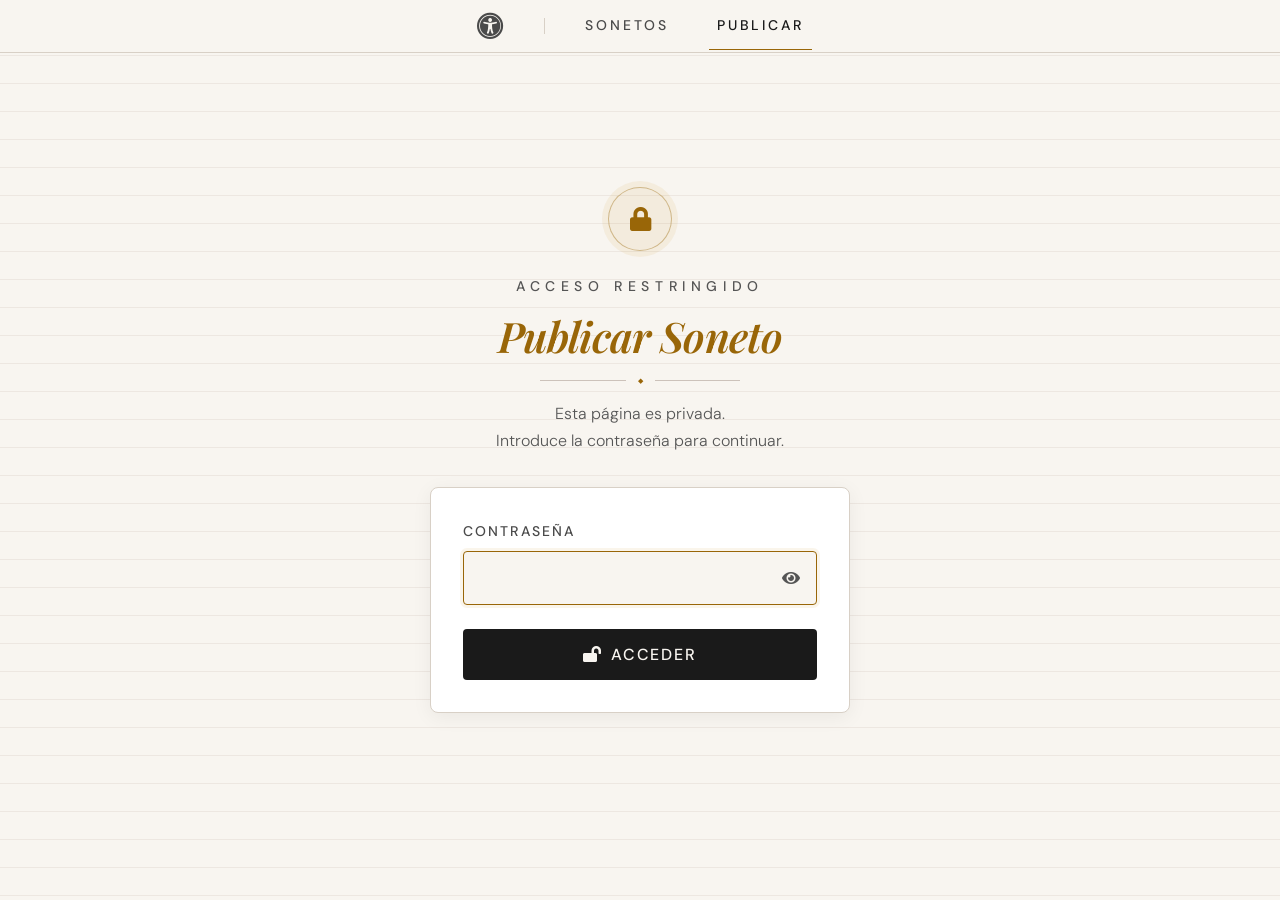
==== commit 036c1a56: "publish page updated" ====
--- a/publish.html
+++ b/publish.html
@@ -77,10 +77,46 @@
   <!-- Main Content (hidden until gate is passed) -->
   <main id="main-content">
     <section class="publish-section" aria-labelledby="publish-heading">
+
+      <!-- Poem Type Picker -->
+      <div class="poem-type-picker" role="group" aria-labelledby="poem-type-label">
+        <span id="poem-type-label" class="poem-type-picker__label">Tipo de composición</span>
+        <div class="poem-type-picker__options">
+          <label class="poem-type-option">
+            <input type="radio" name="poem-type" value="soneto" checked>
+            <span class="poem-type-option__inner">
+              <i class="fas fa-scroll" aria-hidden="true"></i>
+              Soneto
+            </span>
+          </label>
+          <label class="poem-type-option">
+            <input type="radio" name="poem-type" value="acrostico">
+            <span class="poem-type-option__inner">
+              <i class="fas fa-signature" aria-hidden="true"></i>
+              Acróstico
+            </span>
+          </label>
+          <label class="poem-type-option">
+            <input type="radio" name="poem-type" value="haiku">
+            <span class="poem-type-option__inner">
+              <i class="fas fa-leaf" aria-hidden="true"></i>
+              Haiku
+            </span>
+          </label>
+          <label class="poem-type-option">
+            <input type="radio" name="poem-type" value="verso-libre">
+            <span class="poem-type-option__inner">
+              <i class="fas fa-feather" aria-hidden="true"></i>
+              Verso libre
+            </span>
+          </label>
+        </div>
+      </div>
+
       <div class="publish-header">
         <span class="publish-header__overline" aria-hidden="true">Nuevo</span>
         <h1 id="publish-heading" class="publish-header__title">Publicar Soneto</h1>
-        <p class="publish-header__subtitle">Escribe o pega un soneto de 14 versos</p>
+        <p id="publish-subtitle" class="publish-header__subtitle">Escribe o pega un soneto de 14 versos</p>
       </div>
 
       <!-- Form + Preview (side-by-side) -->
@@ -110,7 +146,7 @@
 
               <!-- Title -->
               <div class="form-group">
-                <label for="title">Título del soneto</label>
+                <label for="title" id="title-label">Título del soneto</label>
                 <input
                   type="text"
                   id="title"
@@ -138,7 +174,7 @@
 
               <!-- Sonnet body -->
               <div class="form-group">
-                <label for="sonnet">Soneto</label>
+                <label for="sonnet" id="poem-body-label">Soneto</label>
                 <span class="form-hint" id="sonnet-hint">14 versos, uno por línea. Dos cuartetos (4+4) y dos tercetos (3+3).</span>
                 <textarea
                   id="sonnet"
--- a/styles/publish.css
+++ b/styles/publish.css
@@ -193,6 +193,87 @@
    ══════════════════════════════════════════ */
 .publish-section {
   padding: var(--space-20) 0 var(--space-24);
+}
+
+/* ── Poem Type Picker ── */
+.poem-type-picker {
+  text-align: center;
+  margin-bottom: var(--space-8);
+  padding: 0 var(--space-4);
+}
+
+.poem-type-picker__label {
+  position: absolute;
+  width: 1px;
+  height: 1px;
+  overflow: hidden;
+  clip: rect(0, 0, 0, 0);
+  white-space: nowrap;
+  border: 0;
+}
+
+.poem-type-picker__options {
+  display: inline-flex;
+  flex-wrap: wrap;
+  justify-content: center;
+  gap: 0.25rem;
+  padding: 0.25rem;
+  background: var(--color-bg-alt);
+  border: 0.0625rem solid var(--color-border);
+  border-radius: var(--radius-lg);
+  box-shadow: var(--shadow-sm);
+}
+
+.poem-type-option {
+  display: block;
+}
+
+.poem-type-option input[type='radio'] {
+  position: absolute;
+  opacity: 0;
+  width: 0;
+  height: 0;
+}
+
+.poem-type-option__inner {
+  display: inline-flex;
+  align-items: center;
+  gap: var(--space-2);
+  padding: var(--space-2) var(--space-4);
+  font-family: var(--font-body);
+  font-size: var(--text-sm);
+  font-weight: 400;
+  color: var(--color-ink-muted);
+  border-radius: 0.375rem;
+  cursor: pointer;
+  transition: background var(--duration-fast) var(--ease-out),
+              color var(--duration-fast) var(--ease-out);
+  white-space: nowrap;
+  user-select: none;
+}
+
+.poem-type-option__inner i {
+  font-size: var(--text-xs);
+}
+
+.poem-type-option input[type='radio']:checked + .poem-type-option__inner {
+  background: var(--color-ink);
+  color: var(--color-bg);
+}
+
+.poem-type-option input[type='radio']:focus-visible + .poem-type-option__inner {
+  outline: 0.125rem dashed var(--color-accent);
+  outline-offset: 0.125rem;
+}
+
+.poem-type-option:hover .poem-type-option__inner {
+  color: var(--color-ink);
+  background: var(--color-surface-hover);
+}
+
+.poem-type-option input[type='radio']:checked + .poem-type-option__inner:hover {
+  background: var(--color-ink);
+  color: var(--color-bg);
 }
 
 /* ── Layout: Form + Preview side-by-side ── */
@@ -555,7 +636,7 @@
   border: 0.0625rem dashed var(--color-border);
   border-radius: var(--radius-lg);
   padding: var(--space-8) var(--space-6);
-  text-align: center;
+  text-align: left;
   min-height: 12.5rem;
 }
 
@@ -566,6 +647,7 @@
   font-style: italic;
   color: var(--color-ink);
   margin: 0 0 var(--space-2);
+  text-align: center;
 }
 
 .preview-card__dedication {
@@ -575,6 +657,7 @@
   font-style: italic;
   color: var(--color-ink-muted);
   margin: 0 0 var(--space-4);
+  text-align: center;
 }
 
 .preview-card__stanza {
@@ -594,6 +677,21 @@
   font-style: italic;
   font-family: var(--font-display);
   padding: var(--space-8) 0;
+  text-align: center;
+}
+
+/* ── Acrostic: highlight first letter of each verse ── */
+.preview-card[data-poem-type="acrostico"] .preview-card__stanza {
+  line-height: 1.65;
+}
+
+.preview-card[data-poem-type="acrostico"] .preview-card__stanza span::first-letter {
+  font-family: var(--font-display);
+  font-weight: 700;
+  font-style: italic;
+  font-size: 1.15em;
+  color: var(--color-accent);
+  margin-right: 0.18em;
 }
 
 /* ── Verse counter ── */
@@ -627,7 +725,7 @@
   font-style: italic;
   color: var(--color-ink);
   text-align: center;
-  margin: 0 0 var(--space-6);
+  margin: 0 0 var(--space-8);
   display: flex;
   align-items: center;
   justify-content: center;
@@ -641,119 +739,118 @@
   max-width: 5rem;
 }
 
-/* Column headers — visible md+ */
+/* Column headers — hidden, cards don't need them */
 .sonnets-table-head {
   display: none;
 }
+
+.sonnets-list {
+  display: flex;
+  flex-direction: column;
+  gap: var(--space-4);
+}
+
+/* ── Each sonnet card ── */
+.sonnet-item {
+  display: flex;
+  flex-direction: column;
+  gap: var(--space-2);
+  padding: var(--space-6);
+  background: var(--color-surface);
+  border: 0.0625rem solid var(--color-border);
+  border-radius: var(--radius-lg);
+  box-shadow: var(--shadow-sm);
+  position: relative;
+  transition: box-shadow var(--duration-fast) var(--ease-out), border-color var(--duration-fast) var(--ease-out);
+}
+.sonnet-item:hover {
+  border-color: var(--color-accent-medium);
+  box-shadow: var(--shadow-md);
+}
+.sonnet-item {
+  /* Accent left border — editorial stripe */
+}
+.sonnet-item::before {
+  content: "";
+  position: absolute;
+  left: 0;
+  top: var(--space-4);
+  bottom: var(--space-4);
+  width: 0.1875rem;
+  background: var(--color-accent);
+  border-radius: 0 0.125rem 0.125rem 0;
+  opacity: 0.6;
+  transition: opacity var(--duration-fast) var(--ease-out);
+}
+.sonnet-item:hover::before {
+  opacity: 1;
+}
 @media (min-width: 768px) {
-  .sonnets-table-head {
-    display: grid;
-    grid-template-columns: 7rem 1fr 1.4fr 3rem;
-    column-gap: var(--space-6);
-    padding: var(--space-2) var(--space-4);
-    border-top: 0.0625rem solid var(--color-ink);
-    border-bottom: 0.0625rem solid var(--color-ink);
-    font-family: var(--font-body);
-    font-size: var(--text-xs);
-    font-weight: 600;
-    letter-spacing: 0.14em;
-    text-transform: uppercase;
-    color: var(--color-ink-muted);
-  }
-}
-
-.sonnets-list {
-  display: flex;
-  flex-direction: column;
-}
-
-/* ── Each sonnet row ── */
-.sonnet-item {
+  .sonnet-item {
+    flex-direction: row;
+    align-items: flex-start;
+    gap: var(--space-6);
+    padding: var(--space-6) var(--space-8);
+  }
+}
+
+.sonnet-item__date {
+  font-family: var(--font-body);
+  font-size: var(--text-xs);
+  font-weight: 500;
+  letter-spacing: 0.08em;
+  text-transform: uppercase;
+  color: var(--color-accent);
+  background: var(--color-accent-subtle);
+  padding: 0.125rem 0.625rem;
+  border-radius: 1.25rem;
+  align-self: flex-start;
+  white-space: nowrap;
+}
+@media (min-width: 768px) {
+  .sonnet-item__date {
+    flex-shrink: 0;
+    margin-top: 0.1875rem;
+  }
+}
+
+.sonnet-item__body {
   display: flex;
   flex-direction: column;
   gap: var(--space-1);
-  padding: var(--space-4);
-  border-bottom: 0.0625rem solid var(--color-border-subtle);
-  transition: background var(--duration-fast) var(--ease-out);
-}
-.sonnet-item:first-child {
-  /* top border only on mobile (header handles it on md+) */
-}
-@media (max-width: 767px) {
-  .sonnet-item:first-child {
-    border-top: 0.0625rem solid var(--color-border-subtle);
-  }
-}
-.sonnet-item:last-child {
-  border-bottom: 0.125rem solid var(--color-divider);
-}
-.sonnet-item:hover {
-  background: color-mix(in srgb, var(--color-accent) 5%, transparent);
+  min-width: 0;
 }
 @media (min-width: 768px) {
-  .sonnet-item {
-    display: grid;
-    grid-template-columns: 7rem 1fr 1.4fr 3rem;
-    column-gap: var(--space-6);
-    row-gap: 0.1875rem;
-    align-items: baseline;
-    padding: var(--space-3) var(--space-4);
-  }
-}
-
-.sonnet-item__date {
-  font-family: var(--font-body);
-  font-size: var(--text-xs);
-  font-weight: 400;
-  letter-spacing: 0.04em;
-  color: var(--color-ink-muted);
-}
-@media (min-width: 768px) {
-  .sonnet-item__date {
-    grid-column: 1;
-    grid-row: 1/3;
-    align-self: start;
-    padding-top: 0.125rem;
+  .sonnet-item__body {
+    flex: 1;
   }
 }
 
 .sonnet-item__title {
   font-family: var(--font-display);
-  font-size: var(--text-base);
+  font-size: var(--text-lg);
   font-weight: 600;
   font-style: italic;
   color: var(--color-ink);
   margin: 0;
   line-height: 1.3;
 }
-@media (min-width: 768px) {
-  .sonnet-item__title {
-    grid-column: 2;
-    grid-row: 1;
-  }
-}
 
 .sonnet-item__dedication {
   font-family: var(--font-body);
   font-size: var(--text-xs);
-  font-weight: 300;
+  font-weight: 400;
   font-style: italic;
   color: var(--color-ink-muted);
   margin: 0;
-}
-@media (min-width: 768px) {
-  .sonnet-item__dedication {
-    grid-column: 2;
-    grid-row: 2;
-  }
 }
 
 .sonnet-item__verses {
   font-family: var(--font-body);
   font-size: var(--text-sm);
   font-weight: 300;
-  line-height: 1.7;
-  color: var(--color-ink-muted);
+  line-height: 1.8;
+  color: var(--color-ink-secondary);
   white-space: pre-line;
   display: -webkit-box;
   -webkit-line-clamp: 2;
@@ -761,29 +858,28 @@
   -webkit-box-orient: vertical;
   overflow: hidden;
   margin-top: var(--space-1);
+  padding-left: var(--space-4);
+  border-left: 0.0625rem solid var(--color-border-subtle);
 }
 @media (min-width: 768px) {
   .sonnet-item__verses {
-    grid-column: 3;
-    grid-row: 1/3;
-    align-self: start;
+    flex: 1;
+    min-width: 0;
     margin-top: 0;
   }
 }
 
 .sonnet-item__actions {
   display: flex;
-  justify-content: flex-start;
-  gap: var(--space-1);
+  gap: var(--space-2);
   margin-top: var(--space-2);
 }
 @media (min-width: 768px) {
   .sonnet-item__actions {
-    grid-column: 4;
-    grid-row: 1/3;
+    flex-shrink: 0;
     align-self: center;
-    justify-content: center;
     margin-top: 0;
+    margin-left: auto;
   }
 }
 
